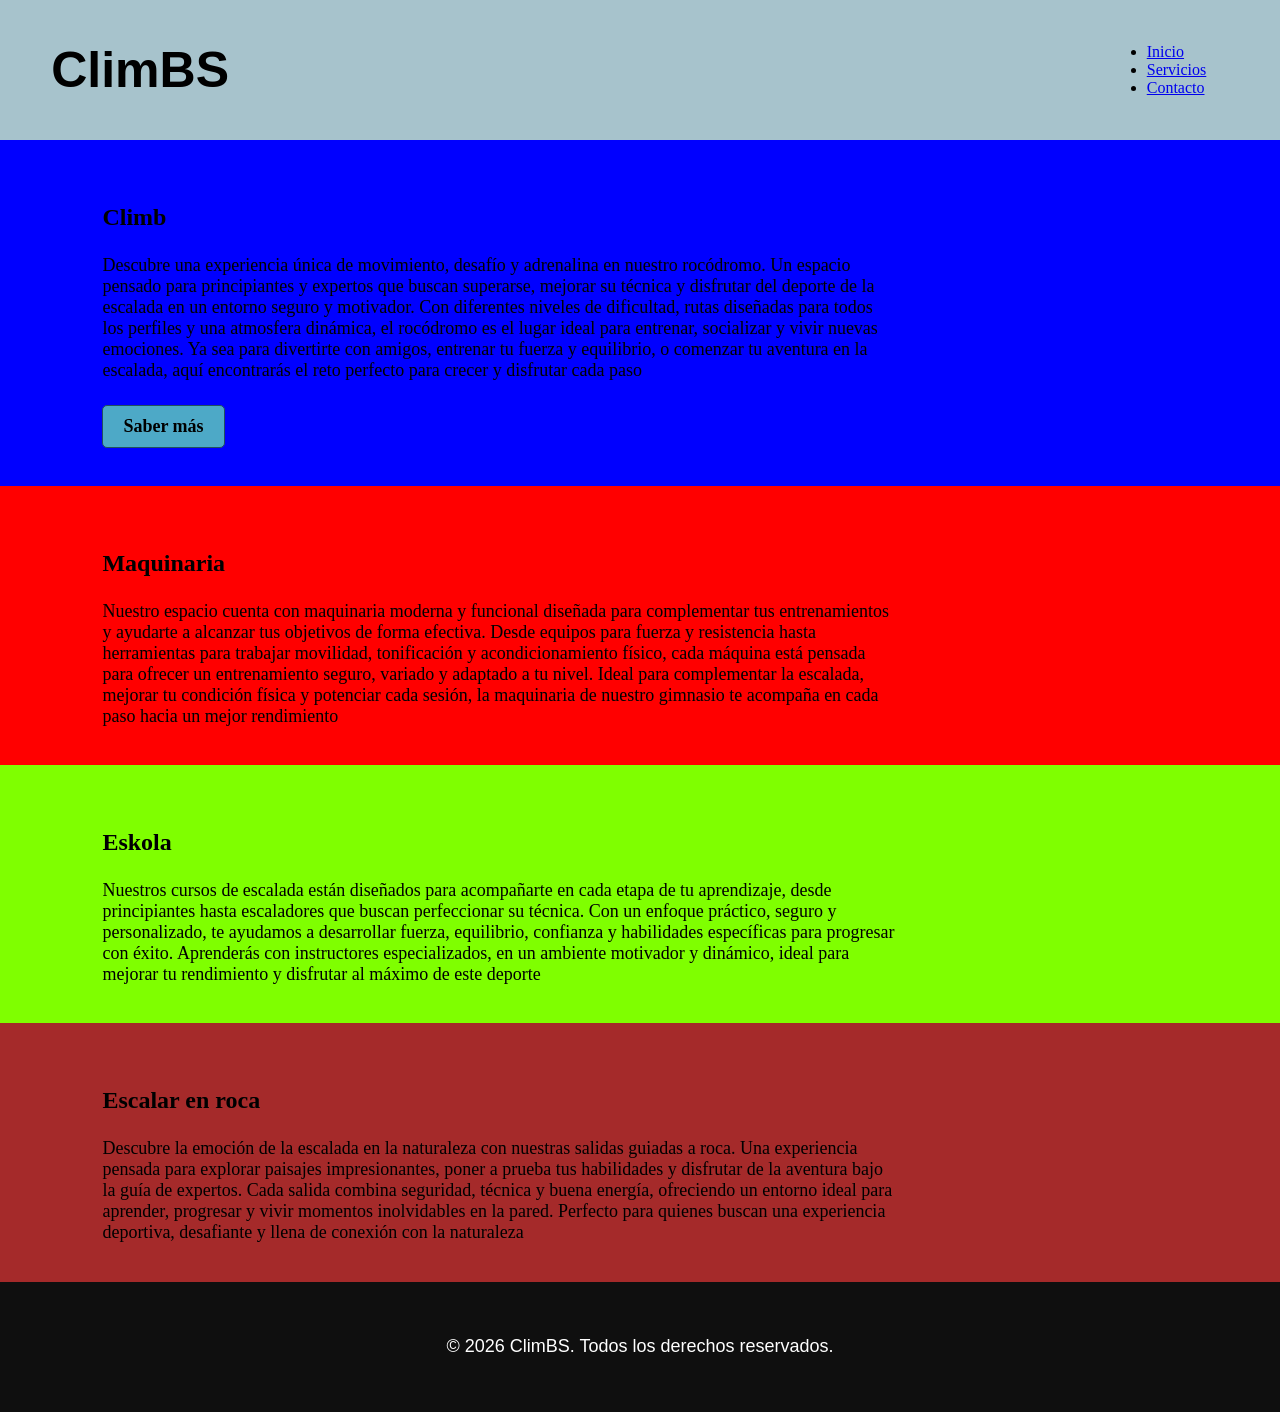
==== html/services.html @ df0a5884 "Primer commit Borrador del proyecto" ====
<!doctype html>
<html lang="es">

<head>
  <meta charset="UTF-8" />
  <meta name="viewport" content="width=device-width, initial-scale=1.0" />
  <title>Servicios</title>
</head>

<body>
  <!-- Header -->
  <header id="header">
    <h1 id="ClimBS">ClimBS</h1>
    <nav id="nav">
      <!-- Botón -->
      <button class="menu-toggle" id="menu-toggle" aria-label="Abrir menú">
        &#9776;
      </button>
      <!-- Barra -->
      <ul class="nav-links" id="nav-links">
        <li><a href="index.html" aria-label="Inicio">Inicio</a></li>
        <li><a href="services.html" aria-label="Servicios">Servicios</a></li>
        <li><a href="contact.html" aria-label="Contacto">Contacto</a></li>
      </ul>
    </nav>
  </header>
  <!-- Fin header -->

  <!-- Contenido principal -->
  <!-- Instalaciones -->
  <section class="instalaciones_container">
    <article>
      <h2>Climb</h2>
      <p>
        Descubre una experiencia única de movimiento, desafío y adrenalina en nuestro rocódromo. Un espacio pensado para
        principiantes y expertos que buscan superarse, mejorar su técnica y disfrutar del deporte de la escalada en un
        entorno seguro y motivador. Con diferentes niveles de dificultad, rutas diseñadas para todos los perfiles y una
        atmosfera dinámica, el rocódromo es el lugar ideal para entrenar, socializar y vivir nuevas emociones. Ya sea
        para
        divertirte con amigos, entrenar tu fuerza y equilibrio, o comenzar tu aventura en la escalada, aquí encontrarás
        el
        reto perfecto para crecer y disfrutar cada paso
      </p>
      <a href="#" class="instalaciones_btn">Saber más </a>
    </article>
  </section>
  <!-- Fin instalaciones -->

  <!-- Maquinaria -->
  <section class="maquinaria_container">
    <article>
      <h2>Maquinaria</h2>
      <p>
        Nuestro espacio cuenta con maquinaria moderna y funcional diseñada para complementar tus entrenamientos y
        ayudarte
        a alcanzar tus objetivos de forma efectiva. Desde equipos para fuerza y resistencia hasta herramientas para
        trabajar movilidad, tonificación y acondicionamiento físico, cada máquina está pensada para ofrecer un
        entrenamiento seguro, variado y adaptado a tu nivel. Ideal para complementar la escalada, mejorar tu condición
        física y potenciar cada sesión, la maquinaria de nuestro gimnasio te acompaña en cada paso hacia un mejor
        rendimiento
      </p>
    </article>
  </section>
  <!-- Fin maquinaria -->

  <!-- Cursos -->
  <section class="cursos_container">
    <article>
      <h2>Eskola</h2>
      <p>
        Nuestros cursos de escalada están diseñados para acompañarte en cada etapa de tu aprendizaje, desde
        principiantes
        hasta escaladores que buscan perfeccionar su técnica. Con un enfoque práctico, seguro y personalizado, te
        ayudamos
        a desarrollar fuerza, equilibrio, confianza y habilidades específicas para progresar con éxito. Aprenderás con
        instructores especializados, en un ambiente motivador y dinámico, ideal para mejorar tu rendimiento y disfrutar
        al
        máximo de este deporte
      </p>
    </article>
  </section>
  <!-- Fin cursos -->

  <!-- Excursiones -->
  <section class="excursiones_container">
    <article>
      <h2>Escalar en roca</h2>
      <p>
        Descubre la emoción de la escalada en la naturaleza con nuestras salidas guiadas a roca. Una experiencia pensada
        para explorar paisajes impresionantes, poner a prueba tus habilidades y disfrutar de la aventura bajo la guía de
        expertos. Cada salida combina seguridad, técnica y buena energía, ofreciendo un entorno ideal para aprender,
        progresar y vivir momentos inolvidables en la pared. Perfecto para quienes buscan una experiencia deportiva,
        desafiante y llena de conexión con la naturaleza
      </p>
    </article>
  </section>
  <!-- Fin excursiones -->
  <!-- Fin contenido principal -->

  <!-- Footer -->
  <footer id="footer">
    <p class="copyright">&copy; 2026 ClimBS. Todos los derechos reservados.</p>
  </footer>
</body>

<!-- Links -->
<link rel="stylesheet" href="../css/styles.css" />
<link rel="stylesheet" href="../css/services.css" />
<script src="../comp.js"></script>

</html>
---- css/styles.css ----
*,
*::before,
*::after {
    box-sizing: border-box;
    margin: 0;
    padding: 0;
}

p {
    font-size: 18px;
}

/* Menú móvil */
.menu-toggle {
    display: none;
    background: none;
    border: none;
    color: black;
    font-size: 4 rem;
    cursor: pointer;
}

@media (max-width: 780px) {
    .menu-toggle {
        display: block;
    }

    .nav-links {
        display: none;
        flex-direction: column;
        width: 100%;
        position: absolute;
        top: 60px;
        left: 0;
        background-color: #a7c3cc;
        padding: 1rem 0;
        text-align: center;
    }

    .nav-links li {
        padding: 0.8rem 0;
    }

    .nav-links.active {
        display: flex;
    }
}


/* Menú */
#header {
    background-color: #a7c3cc;
    display: grid;
    padding-left: 4%;
    grid-template-columns: 1fr 1fr;
    align-items: center;
    width: 100%;
    height: 140px;
    margin: 0;
}

#nav {
    display: flex;
    align-items: center;
    padding: 10px;
    justify-content: flex-end;
    padding-right: 12%;
}

/* #nav ul {
    list-style-type: none;
    display: grid;
    font-family: Arial, sans-serif;
    font-size: 18px;
    font-style: normal;
    grid-template-columns: repeat(3, 150px);
    padding: 2%;
}

#nav li {
    display: flex;
    justify-content: center;
    align-items: center;
}

#nav li a {
    text-decoration: none;
    color: #000;
    font-size: 20px;
} */

body {
    background-color: #a3b6b0;
    padding: 0;
    width: 100%;
    margin: 0;
    display: flex;
    flex-direction: column;
    align-items: center;
}

main {
    display: flex;
    flex-direction: column;
    align-items: center;
    justify-content: center;
    width: 100%;
    height: 100%;
}

#ClimBS {
    font-family: Arial, sans-serif;
    font-size: 50px;
    font-style: normal;
    color: #000;

    @media(max-width: 750px) {
        font-size: 40px;
    }
}

/* Footer */
#footer {
    background-color: #0f0f0f;
    color: #fff;
    padding: 0;
    width: 100%;
    height: 130px;
    display: grid;
    align-items: center;
}

.copyright {
    font-family: Arial, sans-serif;
    font-size: 18px;
    text-align: center;
}
---- css/services.css ----
/* Generales */
article {
    @media (max-width: 600px) {
        margin-bottom: 3%;
    }

    @media (max-width: 1000px) {
        margin-bottom: 3%;
    }

    margin-bottom: 3%;
}

/* Contenedores */
.instalaciones_container,
.maquinaria_container,
.cursos_container,
.excursiones_container {
    width: 100%;
    height: fit-content;
}

.instalaciones_container {
    background-color: blue;
}

.maquinaria_container {
    background-color: red;
}

.cursos_container {
    background-color: chartreuse;
}

.excursiones_container {
    background-color: brown;
}

/* Contenido instalaciones */
.instalaciones_container article {
    display: flex;
    flex-direction: column;
    justify-content: space-around;
    height: 100%;
    padding: 5% 30% 0 8%;
    @media(max-width: 600px){
        padding: 15% 20% 15% 8%;
    }
    @media(max-width: 1000px){
        padding: 15% 20% 15% 8%;
    }
}

h2 {
    margin-bottom: 3%;
    @media (max-width: 600px){
        margin-bottom: 10%;
    }
    @media (max-width: 1000px){
        margin-bottom: 8%;
    }
}

.instalaciones_btn {
    background-color: #4da9c7;
    border: 1px solid #22505f;
    padding: 10px 20px;
    border-radius: 5px;
    color: black;
    font-weight: bold;
    font-size: 18px;
    text-decoration: none;
    width: fit-content;
    margin-top: 3%;
    @media (max-width: 600px){
        margin-top: 10%;
    }
    @media (max-width: 1000px){
        margin-top: 8%;
    }   
}

/* Contenido maquinaria */
.maquinaria_container article {
    display: flex;
    flex-direction: column;
    justify-content: space-around;
    height: 100%;
    padding: 5% 30% 0 8%;
    @media(max-width: 600px){
        padding: 15% 20% 15% 8%;
    }
    @media(max-width: 1000px){
        padding: 15% 20% 15% 8%;
    }
}

/* Contenido cursos */
.cursos_container article {
    display: flex;
    flex-direction: column;
    justify-content: space-around;
    height: 100%;
    padding: 5% 30% 0 8%;
    @media(max-width: 600px){
        padding: 15% 20% 15% 8%;
    }
    @media(max-width: 1000px){
        padding: 15% 20% 15% 8%;
    }
}

/* Contenido excursiones  */
.excursiones_container article {
    display: flex;
    flex-direction: column;
    justify-content: space-around;
    height: 100%;
    padding: 5% 30% 0 8%;
    @media(max-width: 600px){
        padding: 15% 20% 15% 8%;
    }
    @media(max-width: 1000px){
        padding: 15% 20% 15% 8%;
    }
}
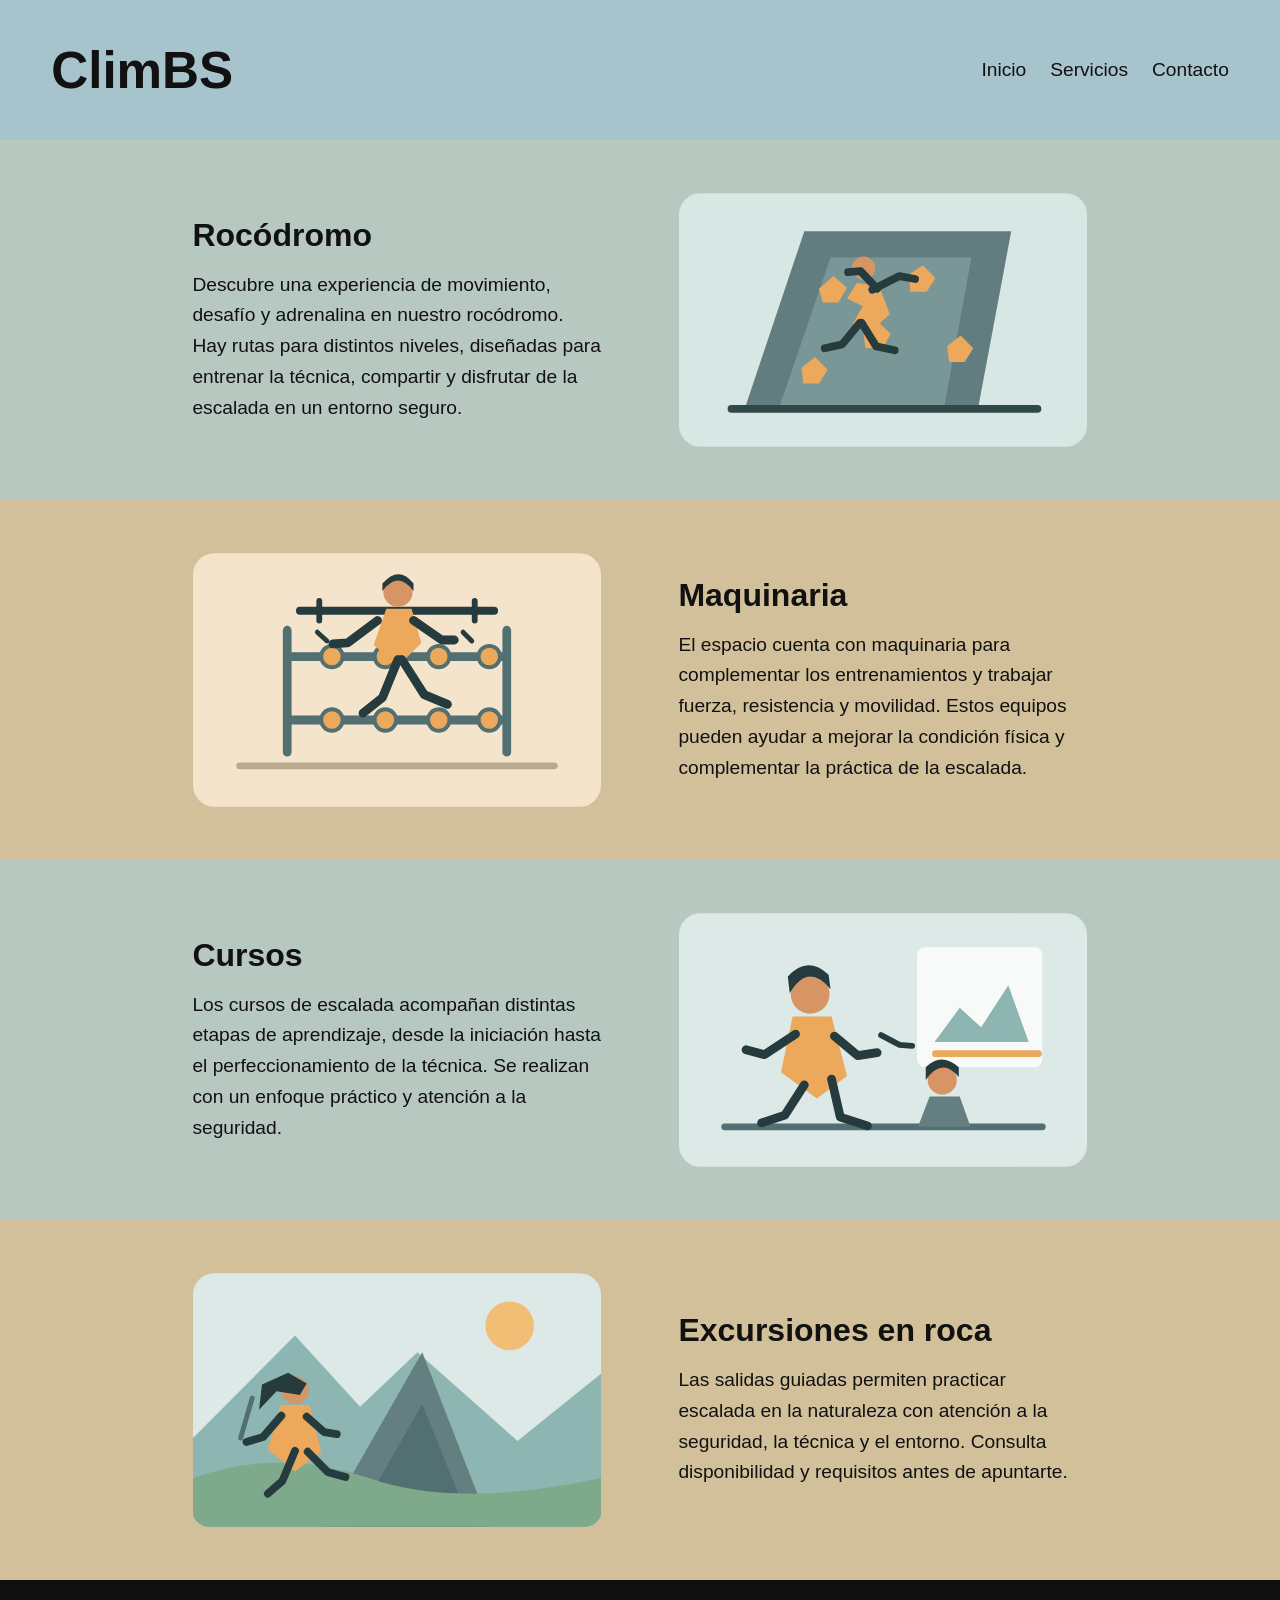
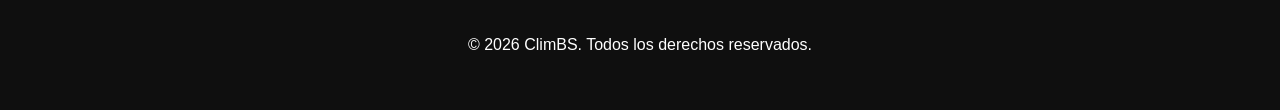
==== commit 43e8054c: "Add files via upload" ====
--- a/html/services.html
+++ b/html/services.html
@@ -5,6 +5,11 @@
   <meta charset="UTF-8" />
   <meta name="viewport" content="width=device-width, initial-scale=1.0" />
   <title>Servicios</title>
+
+  <!-- Links -->
+  <link rel="stylesheet" href="../css/styles.css" />
+  <link rel="stylesheet" href="../css/services.css" />
+  <script src="../main.js"></script>
 </head>
 
 <body>
@@ -13,12 +18,12 @@
     <h1 id="ClimBS">ClimBS</h1>
     <nav id="nav">
       <!-- Botón -->
-      <button class="menu-toggle" id="menu-toggle" aria-label="Abrir menú">
+      <button class="menu-toggle" type="button" aria-expanded="false" aria-label="Abrir menú">
         &#9776;
       </button>
       <!-- Barra -->
       <ul class="nav-links" id="nav-links">
-        <li><a href="index.html" aria-label="Inicio">Inicio</a></li>
+        <li><a href="../index.html" aria-label="Inicio">Inicio</a></li>
         <li><a href="services.html" aria-label="Servicios">Servicios</a></li>
         <li><a href="contact.html" aria-label="Contacto">Contacto</a></li>
       </ul>
@@ -27,74 +32,65 @@
   <!-- Fin header -->
 
   <!-- Contenido principal -->
-  <!-- Instalaciones -->
-  <section class="instalaciones_container">
-    <article>
-      <h2>Climb</h2>
-      <p>
-        Descubre una experiencia única de movimiento, desafío y adrenalina en nuestro rocódromo. Un espacio pensado para
-        principiantes y expertos que buscan superarse, mejorar su técnica y disfrutar del deporte de la escalada en un
-        entorno seguro y motivador. Con diferentes niveles de dificultad, rutas diseñadas para todos los perfiles y una
-        atmosfera dinámica, el rocódromo es el lugar ideal para entrenar, socializar y vivir nuevas emociones. Ya sea
-        para
-        divertirte con amigos, entrenar tu fuerza y equilibrio, o comenzar tu aventura en la escalada, aquí encontrarás
-        el
-        reto perfecto para crecer y disfrutar cada paso
-      </p>
-      <a href="#" class="instalaciones_btn">Saber más </a>
-    </article>
-  </section>
-  <!-- Fin instalaciones -->
+  <main>
+    <!-- Instalaciones -->
+    <section class="instalaciones_container">
+      <article>
+        <div class="service_content">
+          <h2>Rocódromo</h2>
+          <p>
+            Descubre una experiencia de movimiento, desafío y adrenalina en nuestro rocódromo. Hay rutas para distintos
+            niveles, diseñadas para entrenar la técnica, compartir y disfrutar de la escalada en un entorno seguro.
+          </p>
+        </div>
+        <img class="service_image" src="../images/rocodromo.svg" />
+      </article>
+    </section>
 
-  <!-- Maquinaria -->
-  <section class="maquinaria_container">
-    <article>
-      <h2>Maquinaria</h2>
-      <p>
-        Nuestro espacio cuenta con maquinaria moderna y funcional diseñada para complementar tus entrenamientos y
-        ayudarte
-        a alcanzar tus objetivos de forma efectiva. Desde equipos para fuerza y resistencia hasta herramientas para
-        trabajar movilidad, tonificación y acondicionamiento físico, cada máquina está pensada para ofrecer un
-        entrenamiento seguro, variado y adaptado a tu nivel. Ideal para complementar la escalada, mejorar tu condición
-        física y potenciar cada sesión, la maquinaria de nuestro gimnasio te acompaña en cada paso hacia un mejor
-        rendimiento
-      </p>
-    </article>
-  </section>
-  <!-- Fin maquinaria -->
+    <!-- Maquinaria -->
+    <section class="maquinaria_container">
+      <article>
+        <img class="service_image" src="../images/entrenamiento.svg" />
+        <div class="service_content">
+          <h2>Maquinaria</h2>
+          <p>
+            El espacio cuenta con maquinaria para complementar los entrenamientos y trabajar fuerza, resistencia y
+            movilidad. Estos equipos pueden ayudar a mejorar la condición física y complementar la práctica de la
+            escalada.
+          </p>
+        </div>
+      </article>
+    </section>
 
-  <!-- Cursos -->
-  <section class="cursos_container">
-    <article>
-      <h2>Eskola</h2>
-      <p>
-        Nuestros cursos de escalada están diseñados para acompañarte en cada etapa de tu aprendizaje, desde
-        principiantes
-        hasta escaladores que buscan perfeccionar su técnica. Con un enfoque práctico, seguro y personalizado, te
-        ayudamos
-        a desarrollar fuerza, equilibrio, confianza y habilidades específicas para progresar con éxito. Aprenderás con
-        instructores especializados, en un ambiente motivador y dinámico, ideal para mejorar tu rendimiento y disfrutar
-        al
-        máximo de este deporte
-      </p>
-    </article>
-  </section>
-  <!-- Fin cursos -->
+    <!-- Cursos -->
+    <section class="cursos_container">
+      <article>
+        <div class="service_content">
+          <h2>Cursos</h2>
+          <p>
+            Los cursos de escalada acompañan distintas etapas de aprendizaje, desde la iniciación hasta el
+            perfeccionamiento de la técnica. Se realizan con un enfoque práctico y atención a la seguridad.
+          </p>
+        </div>
+        <img class="service_image" src="../images/cursos.svg" />
+      </article>
+    </section>
 
-  <!-- Excursiones -->
-  <section class="excursiones_container">
-    <article>
-      <h2>Escalar en roca</h2>
-      <p>
-        Descubre la emoción de la escalada en la naturaleza con nuestras salidas guiadas a roca. Una experiencia pensada
-        para explorar paisajes impresionantes, poner a prueba tus habilidades y disfrutar de la aventura bajo la guía de
-        expertos. Cada salida combina seguridad, técnica y buena energía, ofreciendo un entorno ideal para aprender,
-        progresar y vivir momentos inolvidables en la pared. Perfecto para quienes buscan una experiencia deportiva,
-        desafiante y llena de conexión con la naturaleza
-      </p>
-    </article>
-  </section>
-  <!-- Fin excursiones -->
+    <!-- Excursiones -->
+    <section class="excursiones_container">
+      <article>
+        <img class="service_image" src="../images/excursiones.svg" />
+        <div class="service_content">
+          <h2>Excursiones en roca</h2>
+          <p>
+            Las salidas guiadas permiten practicar escalada en la naturaleza con atención a la seguridad, la técnica y
+            el
+            entorno. Consulta disponibilidad y requisitos antes de apuntarte.
+          </p>
+        </div>
+      </article>
+    </section>
+  </main>
   <!-- Fin contenido principal -->
 
   <!-- Footer -->
@@ -103,9 +99,4 @@
   </footer>
 </body>
 
-<!-- Links -->
-<link rel="stylesheet" href="../css/styles.css" />
-<link rel="stylesheet" href="../css/services.css" />
-<script src="../comp.js"></script>
-
 </html>
--- a/css/styles.css
+++ b/css/styles.css
@@ -1,94 +1,115 @@
+/* General */
 *,
 *::before,
 *::after {
     box-sizing: border-box;
+}
+
+body {
+    min-width: 320px;
     margin: 0;
-    padding: 0;
+    background-color: #a3b6b0;
+    color: #111;
+    font-family: Arial, sans-serif;
 }
 
 p {
-    font-size: 18px;
+    font-size: 1.2rem;
+    line-height: 1.6;
 }
+
+
+/* Menú */
+#header {
+    position: relative;
+    display: grid;
+    grid-template-columns: 1fr 1fr;
+    align-items: center;
+    width: 100%;
+    min-height: 140px;
+    padding: 1rem 4%;
+    background-color: #a7c3cc;
+}
+
+#ClimBS {
+    margin: 0;
+    font-size: clamp(2.2rem, 5vw, 3.2rem);
+}
+
+#nav {
+    display: flex;
+    justify-content: flex-end;
+    align-items: center;
+}
+
+.nav-links {
+    display: flex;
+    gap: 1.5rem;
+    margin: 0;
+    padding: 0;
+    list-style: none;
+}
+
+.nav-links a {
+    color: #111;
+    font-size: 1.2rem;
+    text-decoration: none;
+}
+
+.nav-links a:hover,
+.nav-links a:focus-visible {
+    text-decoration: underline;
+}
+
 
 /* Menú móvil */
 .menu-toggle {
     display: none;
-    background: none;
-    border: none;
-    color: black;
-    font-size: 4 rem;
+    padding: 0.25rem 0.5rem;
+    border: 0;
+    background: transparent;
+    color: #111;
+    font-size: 2rem;
     cursor: pointer;
 }
 
 @media (max-width: 780px) {
+    #header {
+        grid-template-columns: 1fr auto;
+        min-height: 90px;
+    }
+
     .menu-toggle {
         display: block;
     }
 
     .nav-links {
+        position: absolute;
+        z-index: 10;
+        top: 100%;
+        right: 0;
         display: none;
+        width: min(100%, 320px);
         flex-direction: column;
-        width: 100%;
-        position: absolute;
-        top: 60px;
-        left: 0;
+        gap: 0;
+        padding: 0.5rem 1rem;
         background-color: #a7c3cc;
-        padding: 1rem 0;
         text-align: center;
-    }
-
-    .nav-links li {
-        padding: 0.8rem 0;
+        box-shadow: 0 8px 16px rgb(0 0 0 / 20%);
     }
 
     .nav-links.active {
         display: flex;
     }
+
+    .nav-links a {
+        display: block;
+        padding: 0.8rem;
+    }
 }
 
 
-/* Menú */
-#header {
-    background-color: #a7c3cc;
-    display: grid;
-    padding-left: 4%;
-    grid-template-columns: 1fr 1fr;
-    align-items: center;
-    width: 100%;
-    height: 140px;
-    margin: 0;
-}
-
-#nav {
-    display: flex;
-    align-items: center;
-    padding: 10px;
-    justify-content: flex-end;
-    padding-right: 12%;
-}
-
-/* #nav ul {
-    list-style-type: none;
-    display: grid;
-    font-family: Arial, sans-serif;
-    font-size: 18px;
-    font-style: normal;
-    grid-template-columns: repeat(3, 150px);
-    padding: 2%;
-}
-
-#nav li {
-    display: flex;
-    justify-content: center;
-    align-items: center;
-}
-
-#nav li a {
-    text-decoration: none;
-    color: #000;
-    font-size: 20px;
-} */
-
+/* body */
 body {
     background-color: #a3b6b0;
     padding: 0;
@@ -100,38 +121,23 @@
 }
 
 main {
-    display: flex;
-    flex-direction: column;
-    align-items: center;
-    justify-content: center;
     width: 100%;
-    height: 100%;
 }
 
-#ClimBS {
-    font-family: Arial, sans-serif;
-    font-size: 50px;
-    font-style: normal;
-    color: #000;
-
-    @media(max-width: 750px) {
-        font-size: 40px;
-    }
-}
 
 /* Footer */
 #footer {
+    display: grid;
+    align-items: center;
+    width: 100%;
+    min-height: 130px;
+    padding: 1rem;
     background-color: #0f0f0f;
     color: #fff;
-    padding: 0;
-    width: 100%;
-    height: 130px;
-    display: grid;
-    align-items: center;
+    text-align: center;
 }
 
 .copyright {
-    font-family: Arial, sans-serif;
-    font-size: 18px;
-    text-align: center;
+    margin: 0;
+    font-size: 1rem;
 }
--- a/css/services.css
+++ b/css/services.css
@@ -1,126 +1,78 @@
 /* Generales */
-article {
-    @media (max-width: 600px) {
-        margin-bottom: 3%;
+main {
+    display: flex;
+    flex-direction: column;
+    align-items: center;
+}
+
+section article {
+    display: flex;
+    align-items: center;
+    justify-content: center;
+    gap: clamp(2rem, 6vw, 5rem);
+    width: min(100%, 1100px);
+    min-height: inherit;
+    margin: 0 auto;
+    padding: 3rem 8%;
+}
+
+section article > * {
+    flex: 1 1 50%;
+    min-width: 0;
+}
+
+section h2 {
+    margin: 0 0 1rem;
+    font-size: clamp(1.5rem, 3vw, 2rem);
+}
+
+section p {
+    margin: 0;
+}
+
+.service_image {
+    display: block;
+    width: 100%;
+    max-height: 300px;
+    border-radius: 18px;
+    object-fit: contain;
+}
+
+
+/* Contenedores */
+section {
+    width: 100%;
+    min-height: 360px;
+}
+
+section:nth-last-of-type(odd) {
+    background-color: #d2c09a;
+}
+
+section:nth-last-of-type(even) {
+    background-color: #b7c8c0;
+}
+
+
+/* Móvil */
+@media (max-width: 600px) {
+    section {
+        min-height: 0;
     }
 
-    @media (max-width: 1000px) {
-        margin-bottom: 3%;
+    section article {
+        flex-direction: column;
+        align-items: stretch;
+        gap: 1.5rem;
+        min-height: 0;
+        padding: 2rem 6%;
     }
 
-    margin-bottom: 3%;
-}
+    section:nth-of-type(even) article {
+        flex-direction: column;
+    }
 
-/* Contenedores */
-.instalaciones_container,
-.maquinaria_container,
-.cursos_container,
-.excursiones_container {
-    width: 100%;
-    height: fit-content;
-}
-
-.instalaciones_container {
-    background-color: blue;
-}
-
-.maquinaria_container {
-    background-color: red;
-}
-
-.cursos_container {
-    background-color: chartreuse;
-}
-
-.excursiones_container {
-    background-color: brown;
-}
-
-/* Contenido instalaciones */
-.instalaciones_container article {
-    display: flex;
-    flex-direction: column;
-    justify-content: space-around;
-    height: 100%;
-    padding: 5% 30% 0 8%;
-    @media(max-width: 600px){
-        padding: 15% 20% 15% 8%;
-    }
-    @media(max-width: 1000px){
-        padding: 15% 20% 15% 8%;
-    }
-}
-
-h2 {
-    margin-bottom: 3%;
-    @media (max-width: 600px){
-        margin-bottom: 10%;
-    }
-    @media (max-width: 1000px){
-        margin-bottom: 8%;
-    }
-}
-
-.instalaciones_btn {
-    background-color: #4da9c7;
-    border: 1px solid #22505f;
-    padding: 10px 20px;
-    border-radius: 5px;
-    color: black;
-    font-weight: bold;
-    font-size: 18px;
-    text-decoration: none;
-    width: fit-content;
-    margin-top: 3%;
-    @media (max-width: 600px){
-        margin-top: 10%;
-    }
-    @media (max-width: 1000px){
-        margin-top: 8%;
-    }   
-}
-
-/* Contenido maquinaria */
-.maquinaria_container article {
-    display: flex;
-    flex-direction: column;
-    justify-content: space-around;
-    height: 100%;
-    padding: 5% 30% 0 8%;
-    @media(max-width: 600px){
-        padding: 15% 20% 15% 8%;
-    }
-    @media(max-width: 1000px){
-        padding: 15% 20% 15% 8%;
-    }
-}
-
-/* Contenido cursos */
-.cursos_container article {
-    display: flex;
-    flex-direction: column;
-    justify-content: space-around;
-    height: 100%;
-    padding: 5% 30% 0 8%;
-    @media(max-width: 600px){
-        padding: 15% 20% 15% 8%;
-    }
-    @media(max-width: 1000px){
-        padding: 15% 20% 15% 8%;
-    }
-}
-
-/* Contenido excursiones  */
-.excursiones_container article {
-    display: flex;
-    flex-direction: column;
-    justify-content: space-around;
-    height: 100%;
-    padding: 5% 30% 0 8%;
-    @media(max-width: 600px){
-        padding: 15% 20% 15% 8%;
-    }
-    @media(max-width: 1000px){
-        padding: 15% 20% 15% 8%;
+    .service_image {
+        max-height: 240px;
     }
 }
